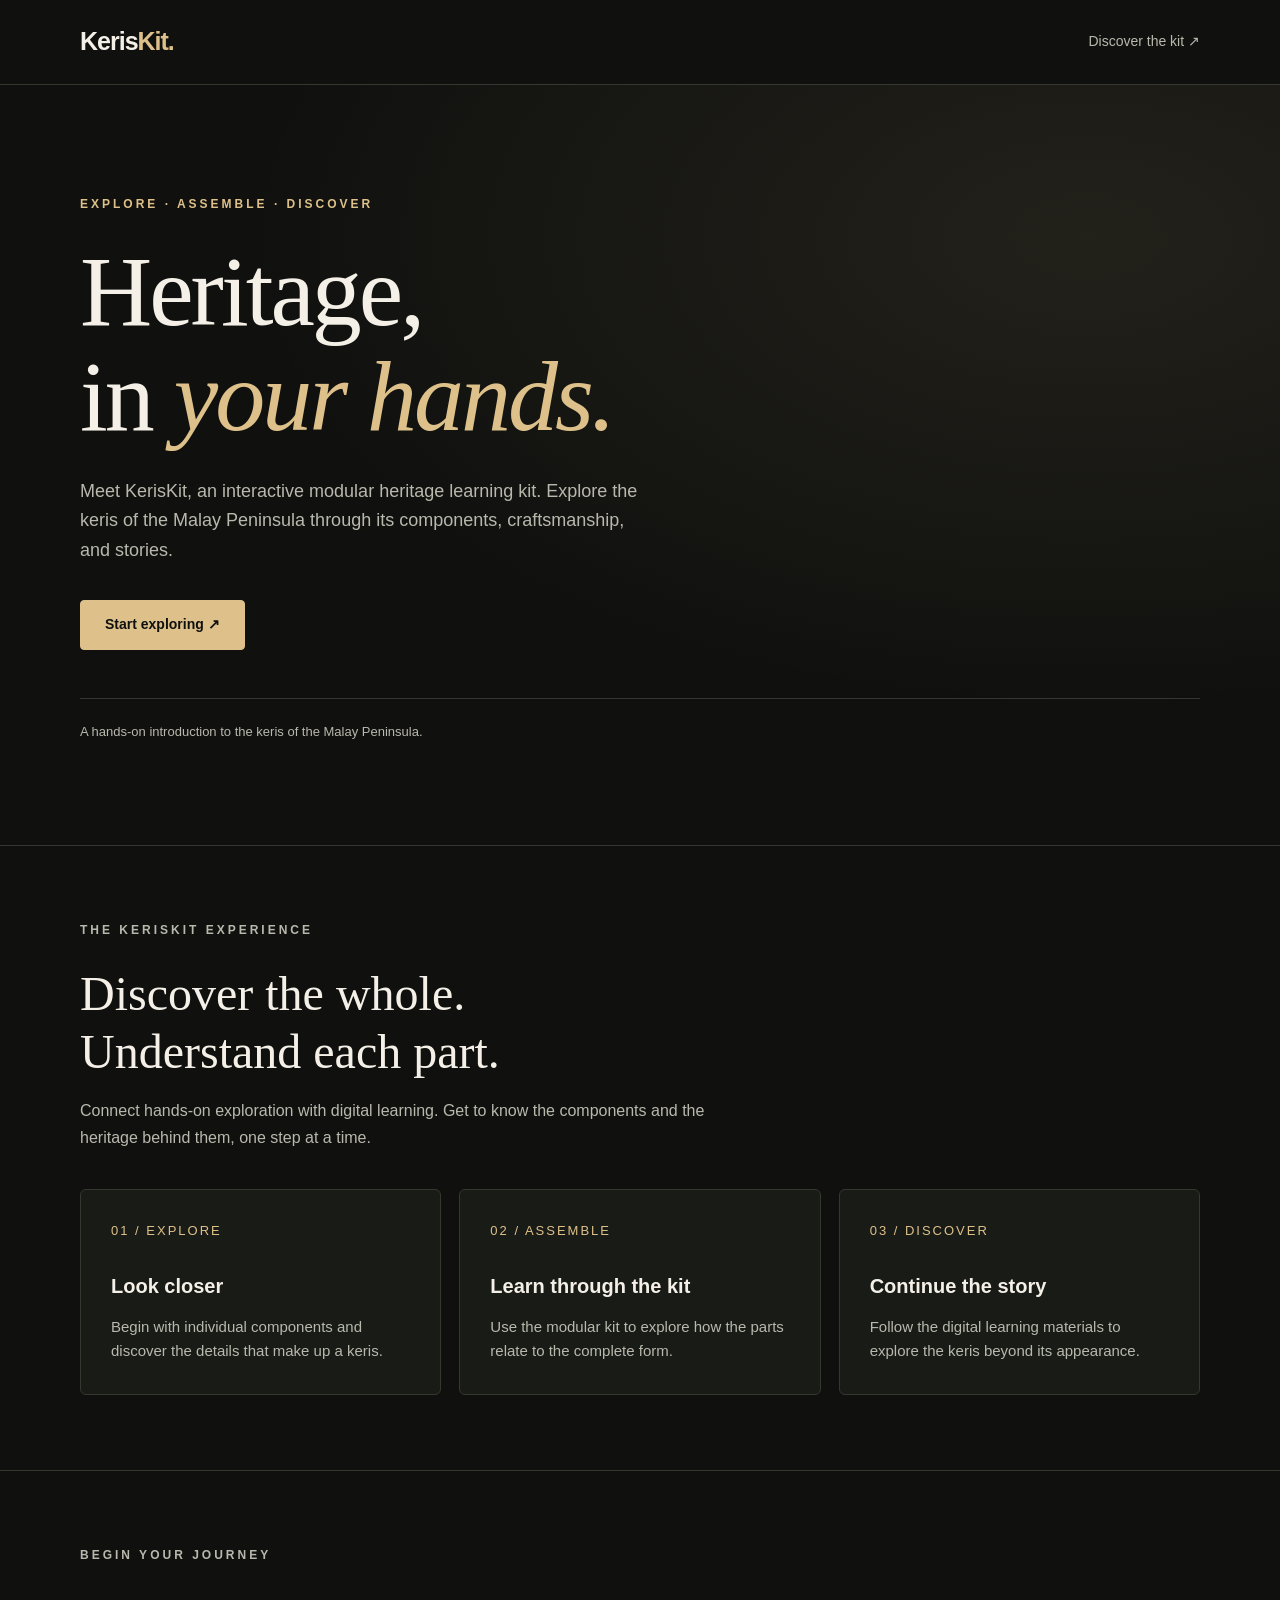
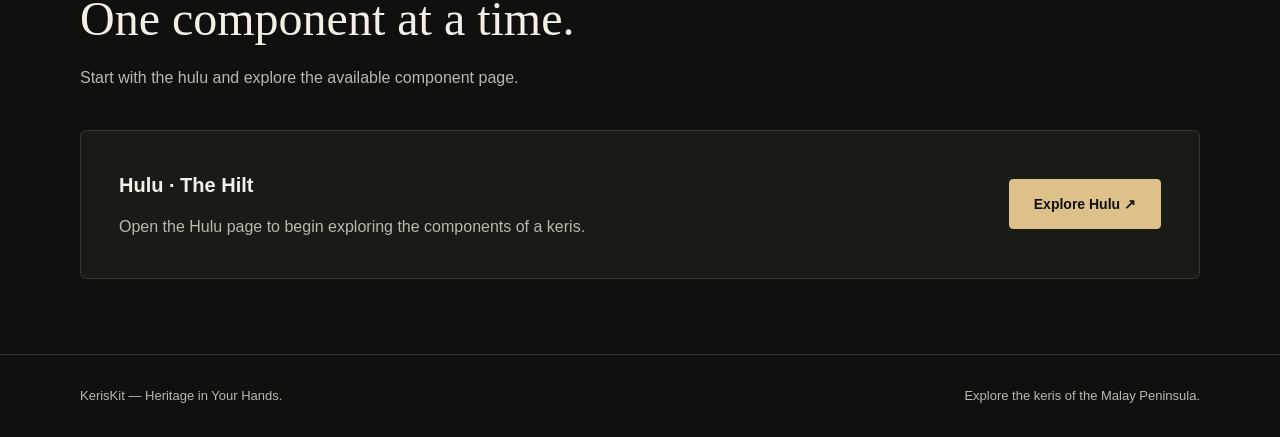
==== src/main/resources/templates/index.html @ 6bab28bc "Add KerisBot integration and landing page deployment setup" ====
<!DOCTYPE html>
<html lang="en">
<head>
    <meta charset="UTF-8">
    <meta name="viewport" content="width=device-width, initial-scale=1">
    <meta name="theme-color" content="#10110f">
    <meta name="description"
          content="Discover KerisKit, an interactive modular heritage learning kit exploring the keris of the Malay Peninsula.">
    <title>KerisKit | Heritage in Your Hands</title>

    <style>
        :root {
            color-scheme: dark;
            --background: #10110f;
            --surface: #191b17;
            --text: #f4f0e7;
            --muted: #b9b8ad;
            --gold: #dec18a;
            --border: #35382e;
        }

        * {
            box-sizing: border-box;
        }

        html {
            scroll-behavior: smooth;
        }

        body {
            margin: 0;
            background: var(--background);
            color: var(--text);
            font-family: Arial, Helvetica, sans-serif;
            line-height: 1.65;
        }

        a {
            color: inherit;
        }

        a:focus-visible {
            outline: 3px solid var(--gold);
            outline-offset: 6px;
        }

        .container {
            width: min(1120px, 90%);
            margin-inline: auto;
        }

        header {
            border-bottom: 1px solid var(--border);
        }

        nav {
            min-height: 84px;
            display: flex;
            align-items: center;
            justify-content: space-between;
            gap: 24px;
        }

        .brand {
            font-size: 25px;
            font-weight: 800;
            letter-spacing: -1px;
            text-decoration: none;
        }

        .brand span {
            color: var(--gold);
        }

        .nav-link {
            color: var(--muted);
            font-size: 14px;
            text-decoration: none;
        }

        .nav-link:hover {
            color: var(--gold);
        }

        .hero {
            padding: 110px 0 90px;
            background:
                    radial-gradient(
                            ellipse at 85% 20%,
                            rgba(222, 193, 138, 0.09),
                            transparent 55%
                    );
        }

        .eyebrow {
            margin: 0 0 24px;
            color: var(--gold);
            font-size: 12px;
            font-weight: 700;
            letter-spacing: 3px;
            text-transform: uppercase;
        }

        h1, h2, h3, p {
            margin-top: 0;
        }

        h1 {
            max-width: 850px;
            margin-bottom: 28px;
            font-family: Georgia, "Times New Roman", serif;
            font-size: clamp(52px, 8vw, 100px);
            font-weight: 400;
            letter-spacing: -3px;
            line-height: 1.05;
        }

        h1 em {
            color: var(--gold);
            font-weight: 400;
        }

        .intro {
            max-width: 570px;
            margin-bottom: 34px;
            color: var(--muted);
            font-size: 18px;
        }

        .button {
            display: inline-flex;
            min-height: 50px;
            align-items: center;
            justify-content: center;
            padding: 12px 24px;
            border: 1px solid var(--gold);
            border-radius: 4px;
            background: var(--gold);
            color: var(--background);
            font-size: 14px;
            font-weight: 700;
            text-decoration: none;
            transition: background 160ms ease;
        }

        .button:hover {
            background: #ecd5aa;
        }

        .hero-note {
            margin-top: 48px;
            padding-top: 22px;
            border-top: 1px solid var(--border);
            color: var(--muted);
            font-size: 13px;
        }

        .section {
            padding: 75px 0;
            border-top: 1px solid var(--border);
            scroll-margin-top: 24px;
        }

        .section-heading {
            max-width: 650px;
            margin-bottom: 38px;
        }

        h2 {
            margin-bottom: 18px;
            font-family: Georgia, "Times New Roman", serif;
            font-size: clamp(32px, 5vw, 48px);
            font-weight: 400;
            line-height: 1.2;
        }

        .section-heading p,
        .card p {
            color: var(--muted);
        }

        .grid {
            display: grid;
            grid-template-columns: repeat(3, 1fr);
            gap: 18px;
        }

        .card {
            padding: 30px;
            border: 1px solid var(--border);
            border-radius: 6px;
            background: var(--surface);
        }

        .number {
            display: block;
            margin-bottom: 28px;
            color: var(--gold);
            font-size: 13px;
            letter-spacing: 2px;
        }

        h3 {
            margin-bottom: 12px;
            font-size: 20px;
            font-weight: 600;
        }

        .card p {
            margin-bottom: 0;
            font-size: 15px;
        }

        .feature {
            display: flex;
            align-items: center;
            justify-content: space-between;
            gap: 35px;
            padding: 38px;
            border: 1px solid var(--border);
            border-radius: 6px;
            background: var(--surface);
        }

        .feature p {
            max-width: 580px;
            margin-bottom: 0;
            color: var(--muted);
        }

        .feature .button {
            flex-shrink: 0;
        }

        footer {
            padding: 30px 0;
            border-top: 1px solid var(--border);
            color: var(--muted);
            font-size: 13px;
        }

        .footer-content {
            display: flex;
            justify-content: space-between;
            gap: 16px;
        }

        .footer-content p {
            margin: 0;
        }

        @media (max-width: 700px) {
            nav {
                min-height: 72px;
            }

            .hero {
                padding: 75px 0 60px;
            }

            h1 {
                letter-spacing: -2px;
            }

            .intro {
                font-size: 16px;
            }

            .section {
                padding: 52px 0;
            }

            .grid {
                grid-template-columns: 1fr;
            }

            .feature {
                align-items: flex-start;
                flex-direction: column;
                padding: 28px;
            }

            .footer-content {
                flex-direction: column;
            }
        }

        @media (prefers-reduced-motion: reduce) {
            html {
                scroll-behavior: auto;
            }

            .button {
                transition: none;
            }
        }
    </style>
</head>

<body>
<header>
    <nav class="container" aria-label="Main navigation">
        <a class="brand" href="/" aria-label="KerisKit home">
            Keris<span>Kit.</span>
        </a>

        <a class="nav-link" href="#about">Discover the kit ↗</a>
    </nav>
</header>

<main>
    <section class="hero">
        <div class="container">
            <p class="eyebrow">Explore · Assemble · Discover</p>

            <h1>Heritage,<br>in <em>your hands.</em></h1>

            <p class="intro">
                Meet KerisKit, an interactive modular heritage learning kit.
                Explore the keris of the Malay Peninsula through its
                components, craftsmanship, and stories.
            </p>

            <a class="button" href="#explore">
                Start exploring ↗
            </a>

            <p class="hero-note">
                A hands-on introduction to the keris of the Malay Peninsula.
            </p>
        </div>
    </section>

    <section class="section" id="about">
        <div class="container">
            <div class="section-heading">
                <p class="eyebrow">The KerisKit experience</p>
                <h2>Discover the whole.<br>Understand each part.</h2>
                <p>
                    Connect hands-on exploration with digital learning.
                    Get to know the components and the heritage behind them,
                    one step at a time.
                </p>
            </div>

            <div class="grid">
                <article class="card">
                    <span class="number">01 / EXPLORE</span>
                    <h3>Look closer</h3>
                    <p>
                        Begin with individual components and discover
                        the details that make up a keris.
                    </p>
                </article>

                <article class="card">
                    <span class="number">02 / ASSEMBLE</span>
                    <h3>Learn through the kit</h3>
                    <p>
                        Use the modular kit to explore how the parts
                        relate to the complete form.
                    </p>
                </article>

                <article class="card">
                    <span class="number">03 / DISCOVER</span>
                    <h3>Continue the story</h3>
                    <p>
                        Follow the digital learning materials to explore
                        the keris beyond its appearance.
                    </p>
                </article>
            </div>
        </div>
    </section>

    <section class="section" id="explore">
        <div class="container">
            <div class="section-heading">
                <p class="eyebrow">Begin your journey</p>
                <h2>One component at a time.</h2>
                <p>
                    Start with the hulu and explore the available
                    component page.
                </p>
            </div>

            <article class="feature">
                <div>
                    <h3>Hulu · The Hilt</h3>
                    <p>
                        Open the Hulu page to begin exploring
                        the components of a keris.
                    </p>
                </div>

                <a class="button" href="/components/hulu">
                    Explore Hulu ↗
                </a>
            </article>
        </div>
    </section>
</main>

<footer>
    <div class="container footer-content">
        <p>KerisKit — Heritage in Your Hands.</p>
        <p>Explore the keris of the Malay Peninsula.</p>
    </div>
</footer>
</body>
</html>
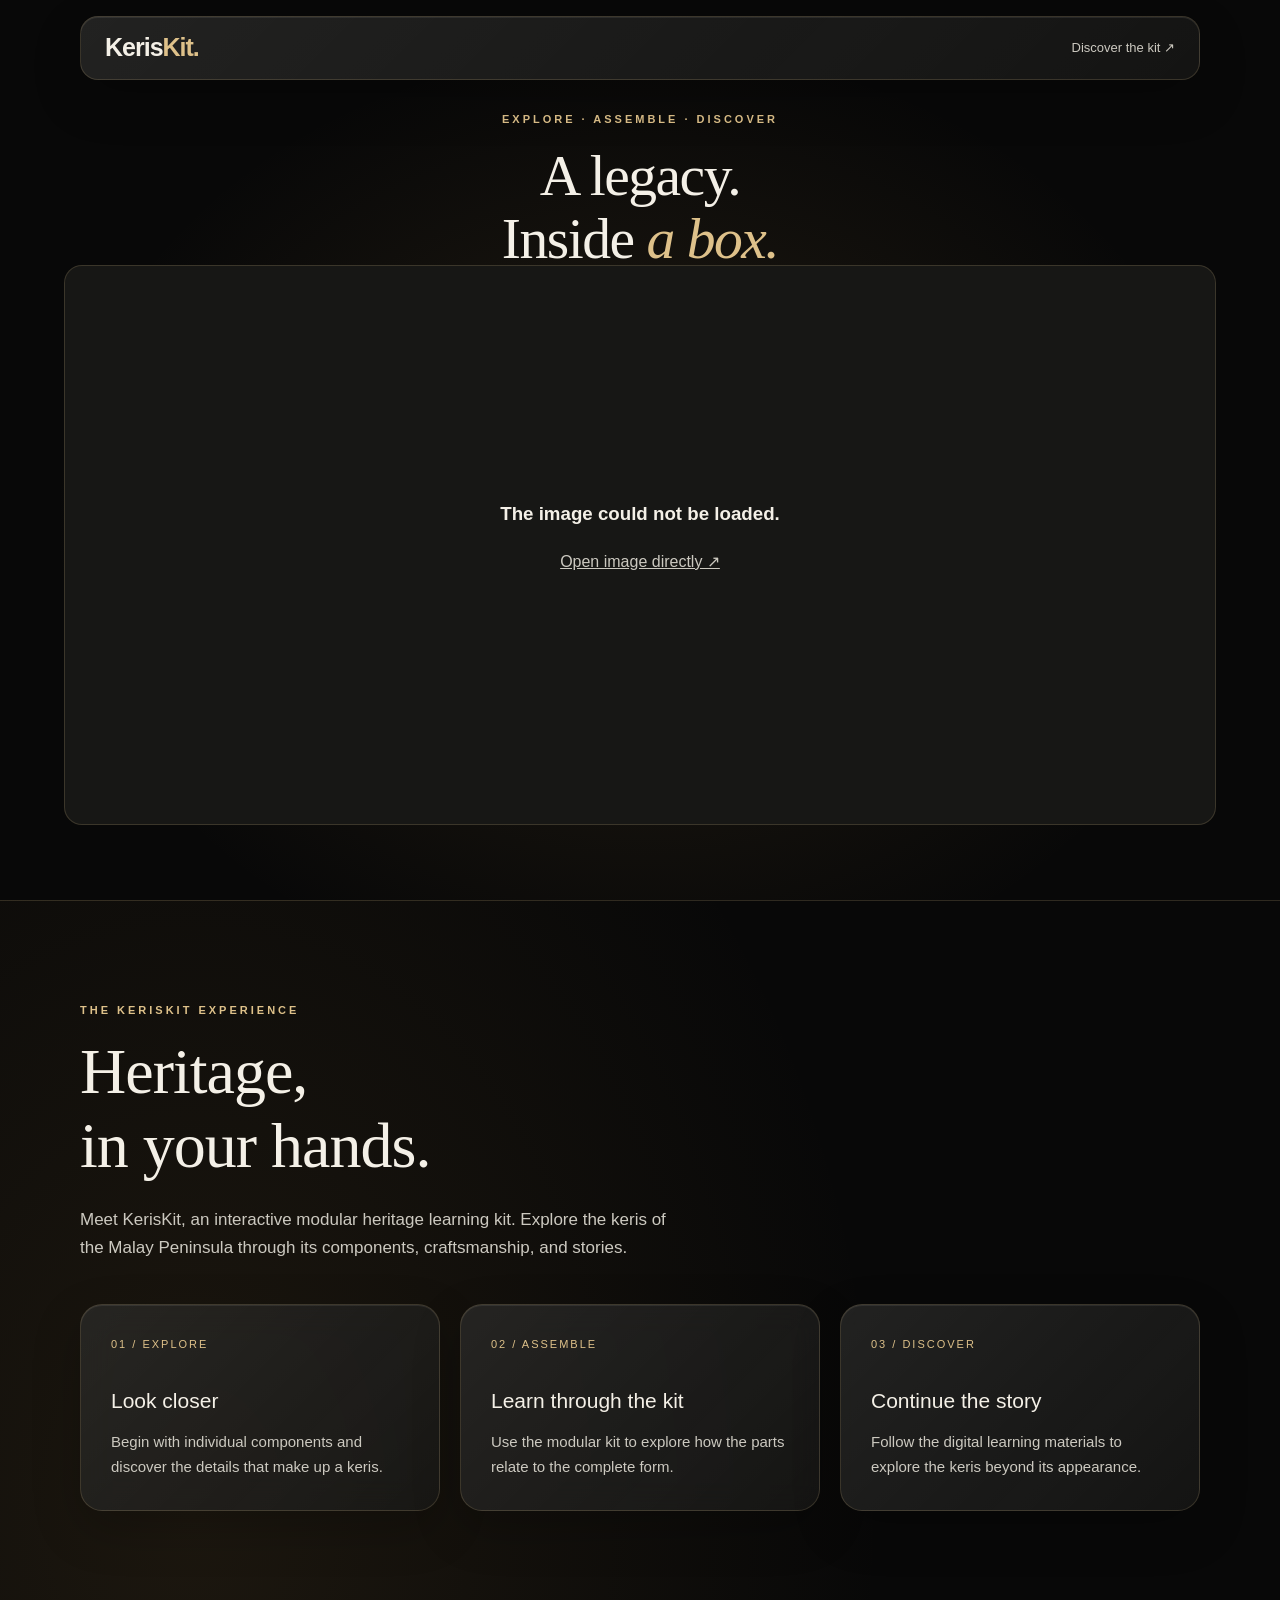
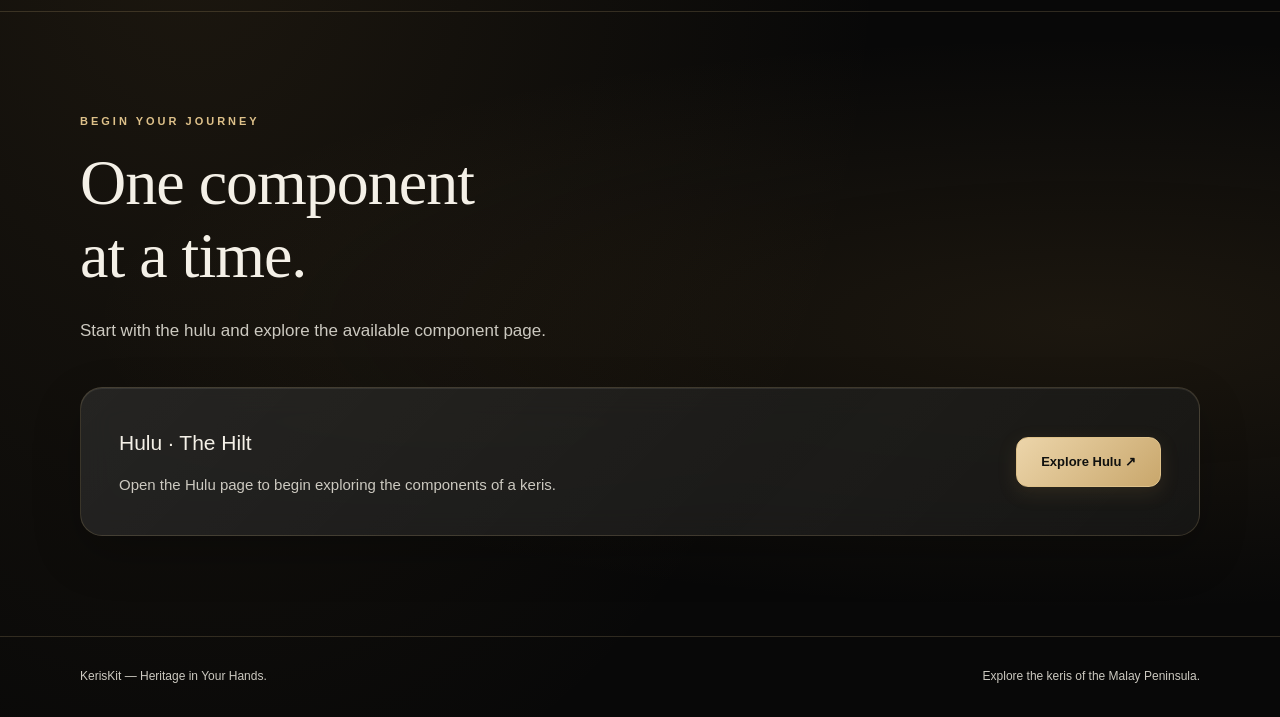
==== commit b7399828: "Add immersive box scroll scene and glass styling" ====
--- a/src/main/resources/templates/index.html
+++ b/src/main/resources/templates/index.html
@@ -1,22 +1,22 @@
 <!DOCTYPE html>
-<html lang="en">
+<html lang="en" xmlns:th="http://www.thymeleaf.org">
 <head>
     <meta charset="UTF-8">
     <meta name="viewport" content="width=device-width, initial-scale=1">
-    <meta name="theme-color" content="#10110f">
+    <meta name="theme-color" content="#080808">
     <meta name="description"
-          content="Discover KerisKit, an interactive modular heritage learning kit exploring the keris of the Malay Peninsula.">
+          content="Explore KerisKit, an interactive modular heritage learning kit exploring the keris of the Malay Peninsula.">
+
     <title>KerisKit | Heritage in Your Hands</title>
 
     <style>
         :root {
             color-scheme: dark;
-            --background: #10110f;
-            --surface: #191b17;
+            --background: #080808;
             --text: #f4f0e7;
-            --muted: #b9b8ad;
+            --muted: #ccc9c0;
             --gold: #dec18a;
-            --border: #35382e;
+            --border: rgba(222, 193, 138, 0.18);
         }
 
         * {
@@ -29,19 +29,33 @@
 
         body {
             margin: 0;
-            background: var(--background);
+            background:
+                    radial-gradient(
+                            ellipse at 15% 65%,
+                            rgba(174, 132, 65, 0.12),
+                            transparent 45%
+                    ),
+                    var(--background);
             color: var(--text);
             font-family: Arial, Helvetica, sans-serif;
             line-height: 1.65;
         }
 
+        [hidden] {
+            display: none !important;
+        }
+
         a {
             color: inherit;
         }
 
         a:focus-visible {
-            outline: 3px solid var(--gold);
+            outline: 2px solid var(--gold);
             outline-offset: 6px;
+        }
+
+        h1, h2, h3, p {
+            margin-top: 0;
         }
 
         .container {
@@ -49,16 +63,62 @@
             margin-inline: auto;
         }
 
-        header {
-            border-bottom: 1px solid var(--border);
-        }
-
-        nav {
-            min-height: 84px;
+        .eyebrow {
+            margin-bottom: 16px;
+            color: var(--gold);
+            font-size: 11px;
+            font-weight: 600;
+            letter-spacing: 3px;
+            text-transform: uppercase;
+        }
+
+        /* Glass surfaces: opaque fallback */
+        .glass {
+            border: 1px solid var(--border);
+            background:
+                    linear-gradient(
+                            135deg,
+                            rgba(255, 255, 255, 0.07),
+                            transparent 65%
+                    ),
+                    rgba(22, 22, 20, 0.94);
+            box-shadow:
+                    0 18px 48px rgba(0, 0, 0, 0.22),
+                    inset 0 1px 0 rgba(255, 255, 255, 0.08);
+        }
+
+        @supports ((backdrop-filter: blur(16px)) or
+                   (-webkit-backdrop-filter: blur(16px))) {
+            .glass {
+                background:
+                        linear-gradient(
+                                135deg,
+                                rgba(255, 255, 255, 0.075),
+                                rgba(255, 255, 255, 0.015)
+                        ),
+                        rgba(22, 22, 20, 0.68);
+                -webkit-backdrop-filter: blur(16px);
+                backdrop-filter: blur(16px);
+            }
+        }
+
+        /* Navigation */
+        .site-header {
+            position: absolute;
+            top: 16px;
+            left: 0;
+            width: 100%;
+            z-index: 10;
+        }
+
+        .navigation {
             display: flex;
             align-items: center;
             justify-content: space-between;
-            gap: 24px;
+            gap: 20px;
+            min-height: 64px;
+            padding: 0 24px;
+            border-radius: 18px;
         }
 
         .brand {
@@ -73,8 +133,11 @@
         }
 
         .nav-link {
+            display: inline-flex;
+            align-items: center;
+            min-height: 44px;
             color: var(--muted);
-            font-size: 14px;
+            font-size: 13px;
             text-decoration: none;
         }
 
@@ -82,132 +145,214 @@
             color: var(--gold);
         }
 
-        .hero {
-            padding: 110px 0 90px;
+        /* Opening scene */
+        .box-story {
+            position: relative;
+        }
+
+        .box-story.is-animated {
+            height: 320vh;
+            height: 320svh;
+        }
+
+        .box-stage {
+            position: relative;
+            height: 100vh;
+            height: 100svh;
+            min-height: 540px;
+            overflow: hidden;
+            isolation: isolate;
             background:
                     radial-gradient(
-                            ellipse at 85% 20%,
-                            rgba(222, 193, 138, 0.09),
-                            transparent 55%
-                    );
-        }
-
-        .eyebrow {
-            margin: 0 0 24px;
-            color: var(--gold);
-            font-size: 12px;
-            font-weight: 700;
-            letter-spacing: 3px;
-            text-transform: uppercase;
-        }
-
-        h1, h2, h3, p {
-            margin-top: 0;
-        }
-
-        h1 {
-            max-width: 850px;
-            margin-bottom: 28px;
+                            ellipse at 50% 58%,
+                            rgba(184, 143, 77, 0.15),
+                            transparent 65%
+                    ),
+                    var(--background);
+        }
+
+        .is-animated .box-stage {
+            position: sticky;
+            top: 0;
+        }
+
+        .box-caption {
+            position: absolute;
+            top: 110px;
+            left: 5%;
+            right: 5%;
+            z-index: 2;
+            text-align: center;
+            pointer-events: none;
+        }
+
+        .box-caption h1 {
+            margin-bottom: 0;
             font-family: Georgia, "Times New Roman", serif;
-            font-size: clamp(52px, 8vw, 100px);
+            font-size: clamp(34px, 4.5vw, 66px);
             font-weight: 400;
-            letter-spacing: -3px;
-            line-height: 1.05;
-        }
-
-        h1 em {
+            line-height: 1.1;
+            letter-spacing: -1.5px;
+        }
+
+        .box-caption em,
+        .box-reveal em {
             color: var(--gold);
             font-weight: 400;
         }
 
-        .intro {
-            max-width: 570px;
-            margin-bottom: 34px;
-            color: var(--muted);
-            font-size: 18px;
-        }
-
-        .button {
-            display: inline-flex;
-            min-height: 50px;
+        .box-visual {
+            position: absolute;
+            inset: 265px 0 75px;
+            display: flex;
             align-items: center;
             justify-content: center;
-            padding: 12px 24px;
-            border: 1px solid var(--gold);
-            border-radius: 4px;
-            background: var(--gold);
-            color: var(--background);
-            font-size: 14px;
-            font-weight: 700;
-            text-decoration: none;
-            transition: background 160ms ease;
-        }
-
-        .button:hover {
-            background: #ecd5aa;
-        }
-
-        .hero-note {
-            margin-top: 48px;
-            padding-top: 22px;
+        }
+
+        .box-image {
+            display: block;
+            width: min(92vw, 1200px);
+            height: 100%;
+            min-height: 0;
+            object-fit: contain;
+            transform-origin: center;
+        }
+
+        .is-animated .box-image {
+            will-change: transform, opacity;
+        }
+
+        .box-scroll-hint {
+            position: absolute;
+            bottom: 24px;
+            left: 20px;
+            right: 20px;
+            z-index: 2;
+            margin: 0;
+            color: var(--muted);
+            font-size: 10px;
+            letter-spacing: 3px;
+            text-align: center;
+            text-transform: uppercase;
+            pointer-events: none;
+        }
+
+        .box-scroll-hint span {
+            display: block;
+            margin-top: 4px;
+            color: var(--gold);
+            font-size: 22px;
+        }
+
+        .box-reveal {
+            position: absolute;
+            inset: 0;
+            z-index: 3;
+            display: grid;
+            align-content: center;
+            justify-items: center;
+            padding: 24px;
+            text-align: center;
+            visibility: hidden;
+            opacity: 0;
+            pointer-events: none;
+        }
+
+        .box-reveal h2 {
+            max-width: 850px;
+            margin-bottom: 0;
+            font-family: Georgia, "Times New Roman", serif;
+            font-size: clamp(40px, 7vw, 96px);
+            font-weight: 400;
+            line-height: 1.1;
+            letter-spacing: -2px;
+        }
+
+        .image-error {
+            position: absolute;
+            inset: 265px 5% 75px;
+            display: grid;
+            align-content: center;
+            justify-items: center;
+            padding: 24px;
+            border: 1px solid var(--border);
+            border-radius: 18px;
+            background: #171715;
+            text-align: center;
+            overflow: auto;
+        }
+
+        .image-error p {
+            color: var(--muted);
+        }
+
+        /* Content */
+        .section {
+            position: relative;
+            padding: 100px 0;
             border-top: 1px solid var(--border);
+            scroll-margin-top: 30px;
+        }
+
+        #explore {
+            background:
+                    radial-gradient(
+                            ellipse at 85% 50%,
+                            rgba(174, 132, 65, 0.12),
+                            transparent 65%
+                    );
+        }
+
+        .section-heading {
+            max-width: 720px;
+            margin-bottom: 42px;
+        }
+
+        .section h2 {
+            margin-bottom: 24px;
+            font-family: Georgia, "Times New Roman", serif;
+            font-size: clamp(36px, 5vw, 64px);
+            font-weight: 400;
+            line-height: 1.15;
+            letter-spacing: -1px;
+        }
+
+        .section-heading > p:not(.eyebrow) {
+            max-width: 600px;
             color: var(--muted);
-            font-size: 13px;
-        }
-
-        .section {
-            padding: 75px 0;
-            border-top: 1px solid var(--border);
-            scroll-margin-top: 24px;
-        }
-
-        .section-heading {
-            max-width: 650px;
-            margin-bottom: 38px;
-        }
-
-        h2 {
-            margin-bottom: 18px;
-            font-family: Georgia, "Times New Roman", serif;
-            font-size: clamp(32px, 5vw, 48px);
-            font-weight: 400;
-            line-height: 1.2;
-        }
-
-        .section-heading p,
-        .card p {
-            color: var(--muted);
+            font-size: 17px;
         }
 
         .grid {
             display: grid;
-            grid-template-columns: repeat(3, 1fr);
-            gap: 18px;
+            grid-template-columns: repeat(3, minmax(0, 1fr));
+            gap: 20px;
         }
 
         .card {
             padding: 30px;
-            border: 1px solid var(--border);
-            border-radius: 6px;
-            background: var(--surface);
+            border-radius: 22px;
         }
 
         .number {
             display: block;
-            margin-bottom: 28px;
+            margin-bottom: 30px;
             color: var(--gold);
-            font-size: 13px;
+            font-size: 11px;
             letter-spacing: 2px;
         }
 
-        h3 {
+        .card h3,
+        .feature h3 {
             margin-bottom: 12px;
-            font-size: 20px;
-            font-weight: 600;
-        }
-
-        .card p {
+            font-size: 21px;
+            font-weight: 500;
+        }
+
+        .card p,
+        .feature p {
             margin-bottom: 0;
+            color: var(--muted);
             font-size: 15px;
         }
 
@@ -215,28 +360,41 @@
             display: flex;
             align-items: center;
             justify-content: space-between;
-            gap: 35px;
+            gap: 30px;
             padding: 38px;
-            border: 1px solid var(--border);
-            border-radius: 6px;
-            background: var(--surface);
+            border-radius: 22px;
         }
 
         .feature p {
             max-width: 580px;
-            margin-bottom: 0;
-            color: var(--muted);
-        }
-
-        .feature .button {
+        }
+
+        .button {
+            display: inline-flex;
+            align-items: center;
+            justify-content: center;
+            min-height: 50px;
+            padding: 12px 24px;
+            border: 1px solid var(--gold);
+            border-radius: 12px;
+            background: linear-gradient(135deg, #ecd5aa, #c9a76c);
+            color: #10110f;
+            font-size: 13px;
+            font-weight: 700;
+            text-decoration: none;
             flex-shrink: 0;
+            box-shadow: 0 6px 20px rgba(185, 143, 76, 0.14);
+        }
+
+        .button:hover {
+            background: #ecd5aa;
         }
 
         footer {
             padding: 30px 0;
             border-top: 1px solid var(--border);
             color: var(--muted);
-            font-size: 13px;
+            font-size: 12px;
         }
 
         .footer-content {
@@ -246,42 +404,90 @@
         }
 
         .footer-content p {
-            margin: 0;
+            margin-bottom: 0;
         }
 
         @media (max-width: 700px) {
-            nav {
-                min-height: 72px;
-            }
-
-            .hero {
-                padding: 75px 0 60px;
-            }
-
-            h1 {
-                letter-spacing: -2px;
-            }
-
-            .intro {
-                font-size: 16px;
+            .site-header {
+                top: 12px;
+            }
+
+            .navigation {
+                min-height: 60px;
+                padding-inline: 18px;
+                border-radius: 16px;
+            }
+
+            .brand {
+                font-size: 23px;
+            }
+
+            .nav-link {
+                font-size: 11px;
+            }
+
+            .box-caption {
+                top: 115px;
+            }
+
+            .box-caption h1 {
+                font-size: clamp(34px, 8vw, 52px);
+                letter-spacing: -1px;
+            }
+
+            .box-visual {
+                inset: 250px 0 90px;
+            }
+
+            .box-image {
+                width: 96vw;
+            }
+
+            .eyebrow {
+                font-size: 9px;
+                letter-spacing: 2px;
+            }
+
+            .box-reveal h2 {
+                letter-spacing: -1px;
             }
 
             .section {
-                padding: 52px 0;
+                padding: 65px 0;
             }
 
             .grid {
                 grid-template-columns: 1fr;
             }
 
+            .card,
             .feature {
+                border-radius: 18px;
+            }
+
+            .feature {
+                flex-direction: column;
                 align-items: flex-start;
-                flex-direction: column;
                 padding: 28px;
             }
 
             .footer-content {
                 flex-direction: column;
+            }
+        }
+
+        @media (max-height: 600px) and (min-width: 701px) {
+            .box-caption {
+                top: 95px;
+            }
+
+            .box-caption h1 {
+                font-size: 36px;
+            }
+
+            .box-visual,
+            .image-error {
+                top: 205px;
             }
         }
 
@@ -289,45 +495,63 @@
             html {
                 scroll-behavior: auto;
             }
-
-            .button {
-                transition: none;
-            }
         }
     </style>
 </head>
 
 <body>
-<header>
-    <nav class="container" aria-label="Main navigation">
-        <a class="brand" href="/" aria-label="KerisKit home">
+<header class="site-header">
+    <nav class="container navigation glass" aria-label="Main navigation">
+        <a class="brand" href="/" th:href="@{/}"
+           aria-label="KerisKit home">
             Keris<span>Kit.</span>
         </a>
-
         <a class="nav-link" href="#about">Discover the kit ↗</a>
     </nav>
 </header>
 
 <main>
-    <section class="hero">
-        <div class="container">
-            <p class="eyebrow">Explore · Assemble · Discover</p>
-
-            <h1>Heritage,<br>in <em>your hands.</em></h1>
-
-            <p class="intro">
-                Meet KerisKit, an interactive modular heritage learning kit.
-                Explore the keris of the Malay Peninsula through its
-                components, craftsmanship, and stories.
+    <section class="box-story" id="box-story"
+             aria-label="Discover the KerisKit learning kit">
+        <div class="box-stage" id="box-stage">
+
+            <div class="box-caption" id="box-caption">
+                <p class="eyebrow">Explore · Assemble · Discover</p>
+                <h1>A legacy.<br>Inside <em>a box.</em></h1>
+            </div>
+
+            <div class="box-visual">
+                <img
+                        class="box-image"
+                        id="box-image"
+                        src="/images/keriskit-box.png?v=2"
+                        th:src="@{/images/keriskit-box.png(v=2)}"
+                        alt="An open KerisKit presentation box displaying individual keris components"
+                        fetchpriority="high"
+                        decoding="async"
+                >
+            </div>
+
+            <div class="image-error" id="image-error"
+                 role="status" hidden>
+                <h3>The image could not be loaded.</h3>
+                <p>
+                    <a href="/images/keriskit-box.png"
+                       th:href="@{/images/keriskit-box.png}">
+                        Open image directly ↗
+                    </a>
+                </p>
+            </div>
+
+            <p class="box-scroll-hint" id="box-scroll-hint" hidden>
+                Scroll to discover
+                <span aria-hidden="true">↓</span>
             </p>
 
-            <a class="button" href="#explore">
-                Start exploring ↗
-            </a>
-
-            <p class="hero-note">
-                A hands-on introduction to the keris of the Malay Peninsula.
-            </p>
+            <div class="box-reveal" id="box-reveal">
+                <p class="eyebrow">The story begins within</p>
+                <h2>Every component<br>holds <em>a story.</em></h2>
+            </div>
         </div>
     </section>
 
@@ -335,16 +559,17 @@
         <div class="container">
             <div class="section-heading">
                 <p class="eyebrow">The KerisKit experience</p>
-                <h2>Discover the whole.<br>Understand each part.</h2>
+                <h2>Heritage,<br>in your hands.</h2>
                 <p>
-                    Connect hands-on exploration with digital learning.
-                    Get to know the components and the heritage behind them,
-                    one step at a time.
+                    Meet KerisKit, an interactive modular heritage
+                    learning kit. Explore the keris of the Malay
+                    Peninsula through its components, craftsmanship,
+                    and stories.
                 </p>
             </div>
 
             <div class="grid">
-                <article class="card">
+                <article class="card glass">
                     <span class="number">01 / EXPLORE</span>
                     <h3>Look closer</h3>
                     <p>
@@ -353,7 +578,7 @@
                     </p>
                 </article>
 
-                <article class="card">
+                <article class="card glass">
                     <span class="number">02 / ASSEMBLE</span>
                     <h3>Learn through the kit</h3>
                     <p>
@@ -362,12 +587,12 @@
                     </p>
                 </article>
 
-                <article class="card">
+                <article class="card glass">
                     <span class="number">03 / DISCOVER</span>
                     <h3>Continue the story</h3>
                     <p>
-                        Follow the digital learning materials to explore
-                        the keris beyond its appearance.
+                        Follow the digital learning materials to
+                        explore the keris beyond its appearance.
                     </p>
                 </article>
             </div>
@@ -378,14 +603,14 @@
         <div class="container">
             <div class="section-heading">
                 <p class="eyebrow">Begin your journey</p>
-                <h2>One component at a time.</h2>
+                <h2>One component<br>at a time.</h2>
                 <p>
                     Start with the hulu and explore the available
                     component page.
                 </p>
             </div>
 
-            <article class="feature">
+            <article class="feature glass">
                 <div>
                     <h3>Hulu · The Hilt</h3>
                     <p>
@@ -394,7 +619,9 @@
                     </p>
                 </div>
 
-                <a class="button" href="/components/hulu">
+                <a class="button"
+                   href="/components/hulu"
+                   th:href="@{/components/hulu}">
                     Explore Hulu ↗
                 </a>
             </article>
@@ -408,5 +635,134 @@
         <p>Explore the keris of the Malay Peninsula.</p>
     </div>
 </footer>
+
+<script>
+    (() => {
+        "use strict";
+
+        const section = document.getElementById("box-story");
+        const stage = document.getElementById("box-stage");
+        const image = document.getElementById("box-image");
+        const caption = document.getElementById("box-caption");
+        const hint = document.getElementById("box-scroll-hint");
+        const reveal = document.getElementById("box-reveal");
+        const error = document.getElementById("image-error");
+
+        if (!section || !stage || !image || !caption ||
+            !hint || !reveal || !error) {
+            return;
+        }
+
+        const reducedMotion = window.matchMedia(
+            "(prefers-reduced-motion: reduce)"
+        );
+
+        let imageReady = false;
+        let scheduled = false;
+
+        const clamp = value => Math.max(0, Math.min(1, value));
+
+        function smoothstep(value) {
+            const t = clamp(value);
+            return t * t * (3 - 2 * t);
+        }
+
+        function resetScene() {
+            image.style.transform = "none";
+            image.style.opacity = "1";
+            caption.style.opacity = "1";
+            hint.style.opacity = "1";
+            reveal.style.opacity = "0";
+            reveal.style.visibility = "hidden";
+            reveal.style.transform = "none";
+        }
+
+        function updateMode() {
+            const animated = imageReady && !reducedMotion.matches;
+
+            section.classList.toggle("is-animated", animated);
+            hint.hidden = !animated;
+
+            if (!animated) {
+                resetScene();
+            }
+
+            scheduleRender();
+        }
+
+        function render() {
+            scheduled = false;
+
+            if (!section.classList.contains("is-animated")) {
+                return;
+            }
+
+            const bounds = section.getBoundingClientRect();
+            const distance = section.offsetHeight - stage.offsetHeight;
+            const progress = clamp(
+                -bounds.top / Math.max(1, distance)
+            );
+
+            const zoom = smoothstep((progress - 0.06) / 0.72);
+            const scale = 1 + zoom * 1.4;
+            const titleFade = smoothstep(progress / 0.22);
+            const imageFade = smoothstep((progress - 0.58) / 0.26);
+            const textReveal = smoothstep((progress - 0.76) / 0.20);
+
+            image.style.transform = `scale(${scale})`;
+            image.style.opacity = String(1 - imageFade);
+            caption.style.opacity = String(1 - titleFade);
+            hint.style.opacity = String(1 - titleFade);
+
+            reveal.style.opacity = String(textReveal);
+            reveal.style.visibility =
+                textReveal > 0 ? "visible" : "hidden";
+            reveal.style.transform =
+                `translateY(${24 * (1 - textReveal)}px)`;
+        }
+
+        function scheduleRender() {
+            if (scheduled) return;
+
+            scheduled = true;
+            window.requestAnimationFrame(render);
+        }
+
+        function handleImageLoad() {
+            imageReady = true;
+            image.hidden = false;
+            error.hidden = true;
+            updateMode();
+        }
+
+        function handleImageError() {
+            imageReady = false;
+            image.hidden = true;
+            error.hidden = false;
+            updateMode();
+        }
+
+        image.addEventListener("load", handleImageLoad);
+        image.addEventListener("error", handleImageError);
+
+        window.addEventListener("scroll", scheduleRender, {
+            passive: true
+        });
+
+        window.addEventListener("resize", scheduleRender);
+        window.addEventListener("pageshow", scheduleRender);
+        reducedMotion.addEventListener("change", updateMode);
+
+        if (image.complete) {
+            if (image.naturalWidth > 0) {
+                handleImageLoad();
+            } else {
+                handleImageError();
+            }
+        } else {
+            updateMode();
+        }
+    })();
+</script>
 </body>
 </html>
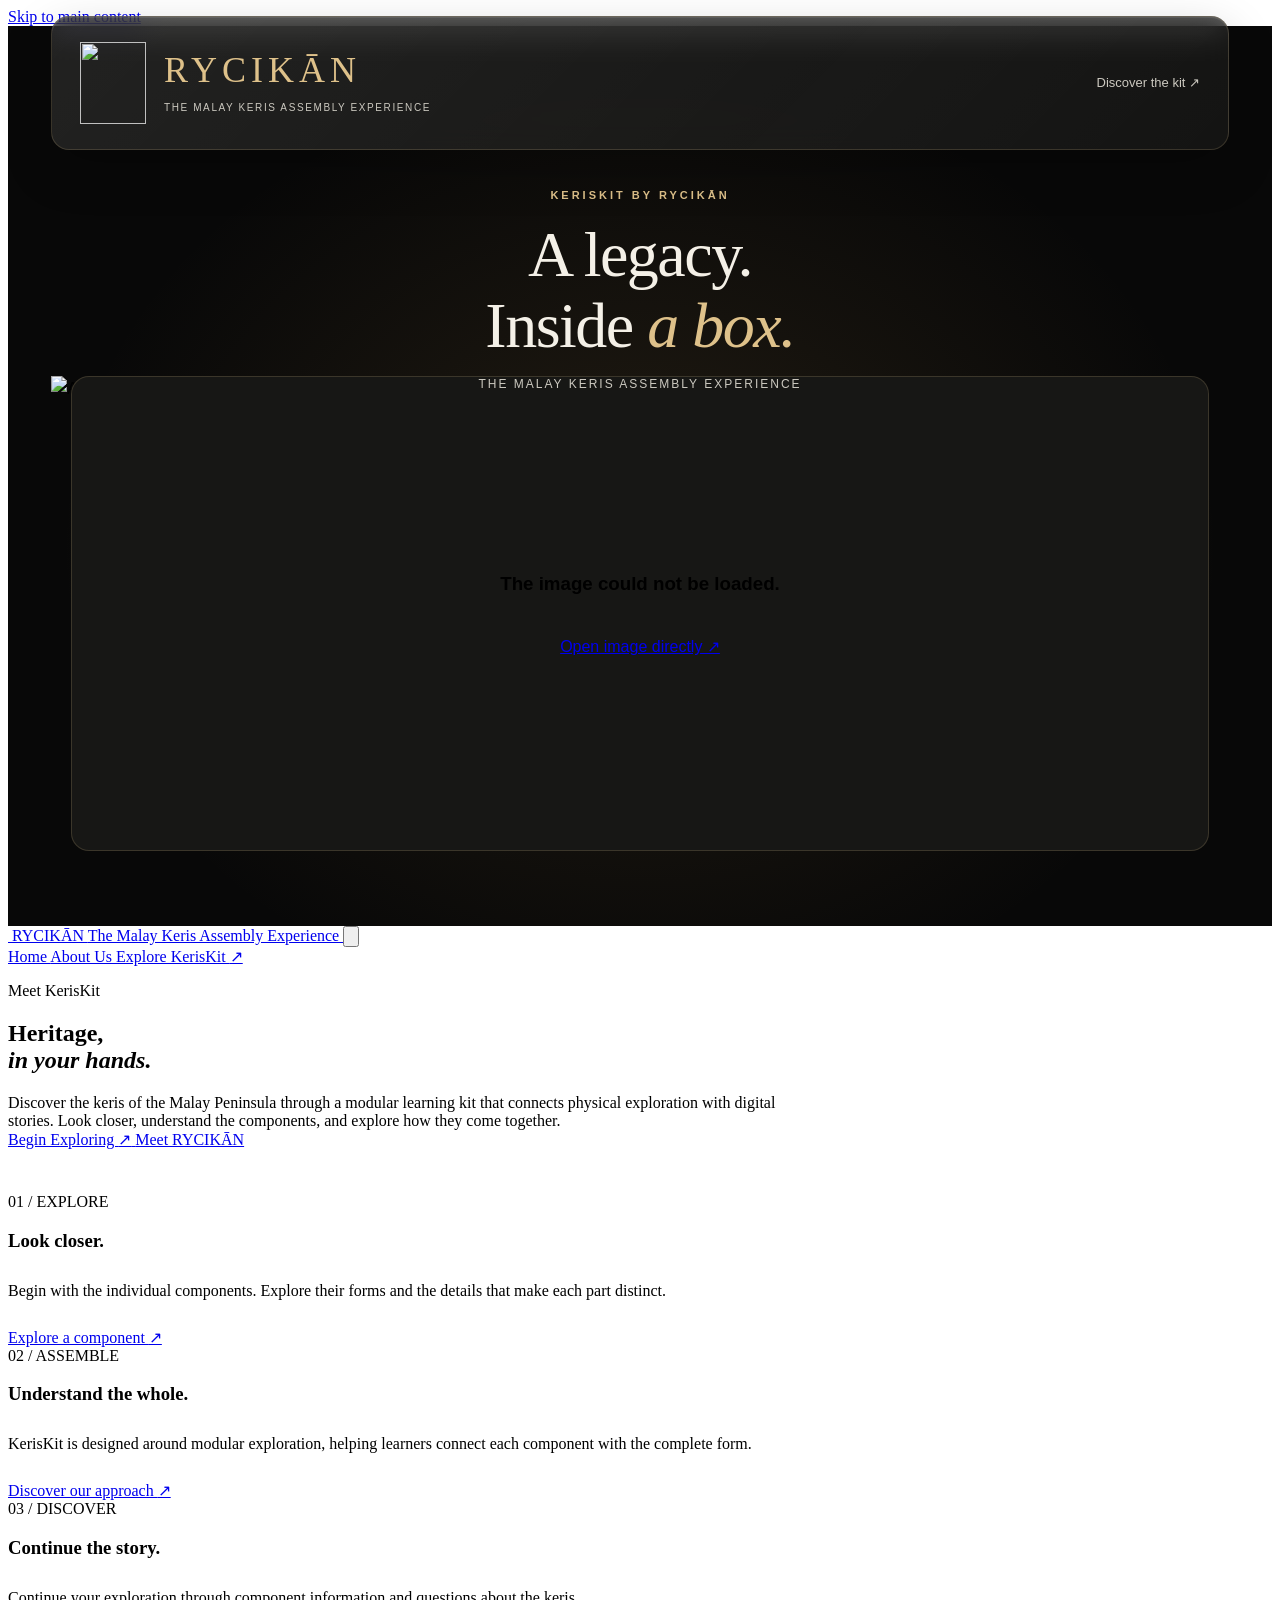
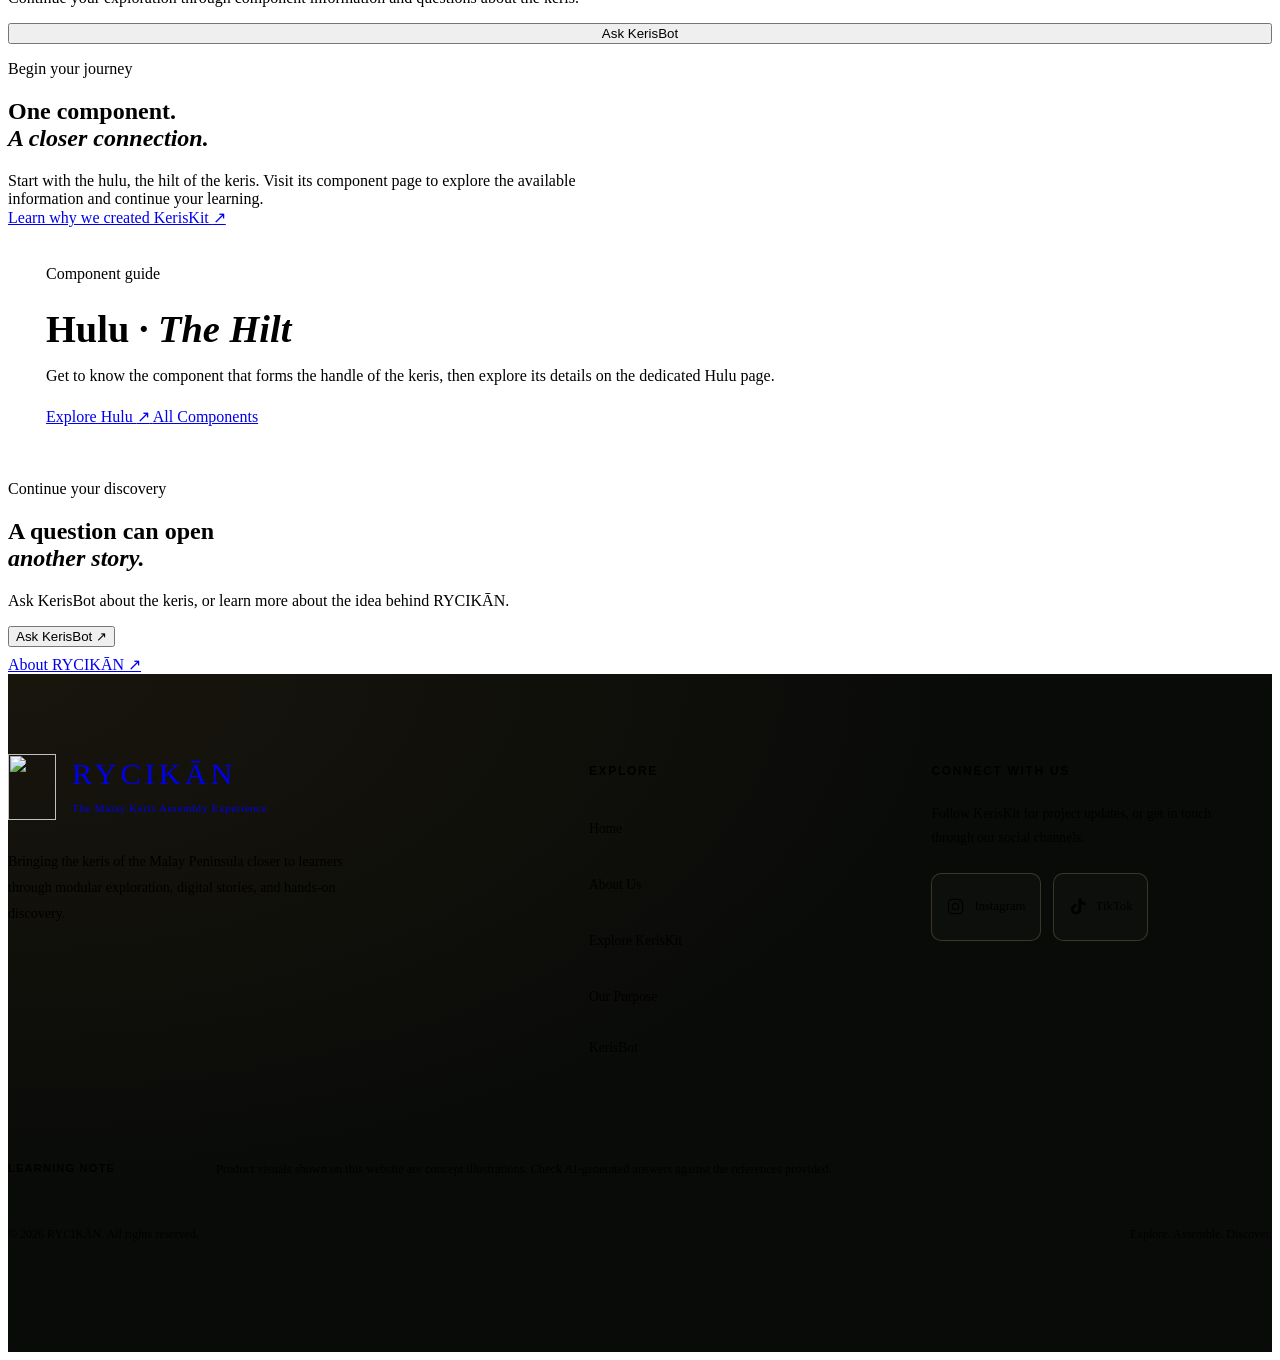
==== commit cfe9cfa4: "Update KerisBot retrieval, component pages and portfolio documentation" ====
--- a/src/main/resources/templates/index.html
+++ b/src/main/resources/templates/index.html
@@ -2,69 +2,44 @@
 <html lang="en" xmlns:th="http://www.thymeleaf.org">
 <head>
     <meta charset="UTF-8">
-    <meta name="viewport" content="width=device-width, initial-scale=1">
+    <meta name="viewport"
+          content="width=device-width, initial-scale=1">
+
     <meta name="theme-color" content="#080808">
+
     <meta name="description"
-          content="Explore KerisKit, an interactive modular heritage learning kit exploring the keris of the Malay Peninsula.">
-
-    <title>KerisKit | Heritage in Your Hands</title>
+          content="Discover KerisKit by RYCIKĀN. Explore the keris of the Malay Peninsula through its components, craftsmanship, and stories.">
+
+    <title>RYCIKĀN | The Malay Keris Assembly Experience</title>
+
+    <link rel="stylesheet"
+          href="/rycikan/site.css?v=1"
+          th:href="@{/rycikan/site.css(v=1)}">
+
+    <script src="/rycikan/site.js?v=1"
+            th:src="@{/rycikan/site.js(v=1)}"
+            defer></script>
 
     <style>
-        :root {
-            color-scheme: dark;
+        /* OPENING SCENE */
+        .opening-header,
+        .box-story {
             --background: #080808;
             --text: #f4f0e7;
             --muted: #ccc9c0;
             --gold: #dec18a;
             --border: rgba(222, 193, 138, 0.18);
-        }
-
-        * {
-            box-sizing: border-box;
-        }
-
-        html {
-            scroll-behavior: smooth;
-        }
-
-        body {
-            margin: 0;
-            background:
-                    radial-gradient(
-                            ellipse at 15% 65%,
-                            rgba(174, 132, 65, 0.12),
-                            transparent 45%
-                    ),
-                    var(--background);
-            color: var(--text);
             font-family: Arial, Helvetica, sans-serif;
             line-height: 1.65;
         }
 
-        [hidden] {
-            display: none !important;
-        }
-
-        a {
-            color: inherit;
-        }
-
-        a:focus-visible {
-            outline: 2px solid var(--gold);
-            outline-offset: 6px;
-        }
-
-        h1, h2, h3, p {
-            margin-top: 0;
-        }
-
-        .container {
+        .opening-container {
             width: min(1120px, 90%);
             margin-inline: auto;
         }
 
-        .eyebrow {
-            margin-bottom: 16px;
+        .opening-eyebrow {
+            margin: 0 0 16px;
             color: var(--gold);
             font-size: 11px;
             font-weight: 600;
@@ -72,9 +47,23 @@
             text-transform: uppercase;
         }
 
-        /* Glass surfaces: opaque fallback */
-        .glass {
+        .opening-header {
+            position: absolute;
+            top: 16px;
+            left: 0;
+            width: 100%;
+            z-index: 10;
+        }
+
+        .opening-navigation {
+            display: flex;
+            align-items: center;
+            justify-content: space-between;
+            gap: 20px;
+            min-height: 108px;
+            padding: 12px 28px;
             border: 1px solid var(--border);
+            border-radius: 18px;
             background:
                     linear-gradient(
                             135deg,
@@ -89,7 +78,7 @@
 
         @supports ((backdrop-filter: blur(16px)) or
                    (-webkit-backdrop-filter: blur(16px))) {
-            .glass {
+            .opening-navigation {
                 background:
                         linear-gradient(
                                 135deg,
@@ -102,50 +91,69 @@
             }
         }
 
-        /* Navigation */
-        .site-header {
-            position: absolute;
-            top: 16px;
-            left: 0;
-            width: 100%;
-            z-index: 10;
-        }
-
-        .navigation {
+        .opening-brand {
             display: flex;
             align-items: center;
-            justify-content: space-between;
-            gap: 20px;
-            min-height: 64px;
-            padding: 0 24px;
-            border-radius: 18px;
-        }
-
-        .brand {
-            font-size: 25px;
-            font-weight: 800;
-            letter-spacing: -1px;
+            gap: 18px;
+            min-width: 0;
             text-decoration: none;
         }
 
-        .brand span {
+        .opening-brand-mark {
+            display: flex;
+            align-items: center;
+            justify-content: center;
+            width: 66px;
+            height: 82px;
+            flex-shrink: 0;
+            background: transparent;
+        }
+
+        .opening-brand-mark img {
+            display: block;
+            width: 100%;
+            height: 100%;
+            object-fit: contain;
+        }
+
+        .opening-brand-copy {
+            display: flex;
+            flex-direction: column;
+            gap: 9px;
+            min-width: 0;
+        }
+
+        .opening-brand-name {
             color: var(--gold);
-        }
-
-        .nav-link {
+            font-family: Georgia, "Times New Roman", serif;
+            font-size: 36px;
+            font-weight: 400;
+            letter-spacing: 5px;
+            line-height: 1.1;
+        }
+
+        .opening-brand-tagline {
+            color: var(--muted);
+            font-size: 10px;
+            letter-spacing: 1.6px;
+            line-height: 1.5;
+            text-transform: uppercase;
+        }
+
+        .opening-nav-link {
             display: inline-flex;
             align-items: center;
             min-height: 44px;
             color: var(--muted);
             font-size: 13px;
             text-decoration: none;
-        }
-
-        .nav-link:hover {
+            flex-shrink: 0;
+        }
+
+        .opening-nav-link:hover {
             color: var(--gold);
         }
 
-        /* Opening scene */
         .box-story {
             position: relative;
         }
@@ -159,7 +167,7 @@
             position: relative;
             height: 100vh;
             height: 100svh;
-            min-height: 540px;
+            min-height: 650px;
             overflow: hidden;
             isolation: isolate;
             background:
@@ -178,7 +186,7 @@
 
         .box-caption {
             position: absolute;
-            top: 110px;
+            top: 160px;
             left: 5%;
             right: 5%;
             z-index: 2;
@@ -187,12 +195,14 @@
         }
 
         .box-caption h1 {
-            margin-bottom: 0;
+            margin: 0 0 14px;
+            color: var(--text);
             font-family: Georgia, "Times New Roman", serif;
-            font-size: clamp(34px, 4.5vw, 66px);
+            font-size: clamp(38px, 5vw, 72px);
             font-weight: 400;
             line-height: 1.1;
             letter-spacing: -1.5px;
+            text-wrap: wrap;
         }
 
         .box-caption em,
@@ -201,9 +211,18 @@
             font-weight: 400;
         }
 
+        .hero-tagline {
+            max-width: 600px;
+            margin: 0 auto;
+            color: var(--muted);
+            font-size: 12px;
+            letter-spacing: 2px;
+            text-transform: uppercase;
+        }
+
         .box-visual {
             position: absolute;
-            inset: 265px 0 75px;
+            inset: 350px 0 75px;
             display: flex;
             align-items: center;
             justify-content: center;
@@ -260,17 +279,19 @@
 
         .box-reveal h2 {
             max-width: 850px;
-            margin-bottom: 0;
+            margin: 0;
+            color: var(--text);
             font-family: Georgia, "Times New Roman", serif;
             font-size: clamp(40px, 7vw, 96px);
             font-weight: 400;
             line-height: 1.1;
             letter-spacing: -2px;
+            text-wrap: wrap;
         }
 
         .image-error {
             position: absolute;
-            inset: 265px 5% 75px;
+            inset: 350px 5% 75px;
             display: grid;
             align-content: center;
             justify-items: center;
@@ -286,255 +307,560 @@
             color: var(--muted);
         }
 
-        /* Content */
-        .section {
+        /* HOME CONTENT */
+        .home-introduction {
+            border-top: 0;
+        }
+
+        .home-intro-copy {
+            max-width: 780px;
+            margin-bottom: 44px;
+        }
+
+        .home-intro-copy h2 {
+            max-width: 760px;
+        }
+
+        .home-intro-copy .lead {
+            margin-bottom: 0;
+        }
+
+        .home-paths {
+            align-items: stretch;
+        }
+
+        .home-path {
+            display: flex;
+            flex-direction: column;
+        }
+
+        .home-path h3 {
+            margin-bottom: 14px;
+        }
+
+        .home-path p {
+            flex-grow: 1;
+        }
+
+        .home-path .text-link {
+            align-self: flex-start;
+            margin-top: 12px;
+        }
+
+        .home-explore-copy {
+            max-width: 640px;
+        }
+
+        .home-explore-copy .lead {
+            margin-bottom: 0;
+        }
+
+        .home-component-card {
+            padding: 38px;
+        }
+
+        .home-component-card h3 {
+            margin: 24px 0 16px;
+            font-family: Georgia, "Times New Roman", serif;
+            font-size: clamp(2rem, 3vw, 3rem);
+            line-height: 1.15;
+        }
+
+        .home-component-card .actions {
+            margin-top: 22px;
+        }
+
+        .home-contact-actions {
+            display: flex;
+            flex-direction: column;
+            align-items: flex-start;
+            gap: 8px;
+            flex-shrink: 0;
+        }
+
+        .home-contact-actions .btn {
+            margin-top: 0;
+        }
+
+        /* SOCIAL FOOTER */
+        .ry-footer {
             position: relative;
-            padding: 100px 0;
+            isolation: isolate;
+            overflow: hidden;
+            padding: 80px 0 110px;
             border-top: 1px solid var(--border);
-            scroll-margin-top: 30px;
-        }
-
-        #explore {
+            background: #090b09;
+        }
+
+        .ry-footer::before {
+            content: "";
+            position: absolute;
+            inset: 0;
+            z-index: -1;
             background:
                     radial-gradient(
-                            ellipse at 85% 50%,
-                            rgba(174, 132, 65, 0.12),
-                            transparent 65%
+                            ellipse at 0% 0%,
+                            rgba(157, 111, 48, 0.1),
+                            transparent 55%
                     );
-        }
-
-        .section-heading {
-            max-width: 720px;
-            margin-bottom: 42px;
-        }
-
-        .section h2 {
-            margin-bottom: 24px;
+            pointer-events: none;
+        }
+
+        .ry-footer-grid {
+            display: grid;
+            grid-template-columns: 1.5fr 0.8fr 1fr;
+            gap: 70px;
+            padding-bottom: 65px;
+        }
+
+        .ry-footer-grid > * {
+            min-width: 0;
+        }
+
+        .ry-footer-brand {
+            display: inline-flex;
+            align-items: center;
+            gap: 16px;
+            max-width: 100%;
+            text-decoration: none;
+        }
+
+        .ry-footer-brand img {
+            width: 48px;
+            height: 66px;
+            flex-shrink: 0;
+            object-fit: contain;
+        }
+
+        .ry-footer-name {
+            display: block;
+            color: var(--gold);
             font-family: Georgia, "Times New Roman", serif;
-            font-size: clamp(36px, 5vw, 64px);
-            font-weight: 400;
-            line-height: 1.15;
-            letter-spacing: -1px;
-        }
-
-        .section-heading > p:not(.eyebrow) {
-            max-width: 600px;
+            font-size: 1.9rem;
+            letter-spacing: 0.13em;
+            line-height: 1.2;
+        }
+
+        .ry-footer-tagline {
+            display: block;
+            max-width: 240px;
+            margin-top: 7px;
             color: var(--muted);
-            font-size: 17px;
-        }
-
-        .grid {
-            display: grid;
-            grid-template-columns: repeat(3, minmax(0, 1fr));
-            gap: 20px;
-        }
-
-        .card {
-            padding: 30px;
-            border-radius: 22px;
-        }
-
-        .number {
-            display: block;
-            margin-bottom: 30px;
+            font-size: 0.7rem;
+            line-height: 1.6;
+            letter-spacing: 0.05em;
+        }
+
+        .ry-footer-description {
+            max-width: 350px;
+            margin: 24px 0 0;
+            font-size: 0.88rem;
+            line-height: 1.85;
+        }
+
+        .ry-footer-heading {
+            margin: 8px 0 22px;
             color: var(--gold);
-            font-size: 11px;
-            letter-spacing: 2px;
-        }
-
-        .card h3,
-        .feature h3 {
-            margin-bottom: 12px;
-            font-size: 21px;
-            font-weight: 500;
-        }
-
-        .card p,
-        .feature p {
-            margin-bottom: 0;
+            font-family: "Segoe UI", Arial, sans-serif;
+            font-size: 0.75rem;
+            font-weight: 600;
+            line-height: 1.5;
+            letter-spacing: 0.14em;
+            text-transform: uppercase;
+        }
+
+        .ry-footer-links {
+            display: flex;
+            flex-direction: column;
+            align-items: flex-start;
+            gap: 2px;
+        }
+
+        .ry-footer-links a,
+        .ry-footer-chat {
+            display: inline-flex;
+            align-items: center;
+            min-height: 44px;
+            padding: 5px 0;
+            border: 0;
+            background: transparent;
             color: var(--muted);
-            font-size: 15px;
-        }
-
-        .feature {
+            font: inherit;
+            font-size: 0.85rem;
+            text-align: left;
+            text-decoration: none;
+        }
+
+        .ry-footer-links a:hover,
+        .ry-footer-chat:hover {
+            color: var(--gold);
+        }
+
+        .ry-footer-connect {
+            scroll-margin-top: 135px;
+        }
+
+        .ry-footer-connect > p {
+            max-width: 280px;
+            font-size: 0.85rem;
+            line-height: 1.8;
+        }
+
+        .ry-socials {
             display: flex;
-            align-items: center;
-            justify-content: space-between;
-            gap: 30px;
-            padding: 38px;
-            border-radius: 22px;
-        }
-
-        .feature p {
-            max-width: 580px;
-        }
-
-        .button {
+            flex-wrap: wrap;
+            gap: 12px;
+            margin-top: 22px;
+        }
+
+        .ry-social-link {
             display: inline-flex;
             align-items: center;
             justify-content: center;
-            min-height: 50px;
-            padding: 12px 24px;
-            border: 1px solid var(--gold);
-            border-radius: 12px;
-            background: linear-gradient(135deg, #ecd5aa, #c9a76c);
-            color: #10110f;
-            font-size: 13px;
-            font-weight: 700;
+            gap: 9px;
+            min-height: 46px;
+            padding: 10px 14px;
+            border: 1px solid rgba(222, 193, 138, 0.22);
+            border-radius: 10px;
+            background: rgba(255, 255, 255, 0.02);
+            color: var(--text);
+            font-size: 0.8rem;
             text-decoration: none;
+        }
+
+        .ry-social-link:hover {
+            border-color: var(--gold);
+            background: rgba(222, 193, 138, 0.07);
+            color: var(--gold);
+        }
+
+        .ry-social-link svg {
+            width: 19px;
+            height: 19px;
             flex-shrink: 0;
-            box-shadow: 0 6px 20px rgba(185, 143, 76, 0.14);
-        }
-
-        .button:hover {
-            background: #ecd5aa;
-        }
-
-        footer {
-            padding: 30px 0;
+        }
+
+        .ry-footer-note {
+            display: grid;
+            grid-template-columns: 180px 1fr;
+            gap: 28px;
+            padding: 23px 0;
             border-top: 1px solid var(--border);
-            color: var(--muted);
-            font-size: 12px;
-        }
-
-        .footer-content {
+            border-bottom: 1px solid var(--border);
+        }
+
+        .ry-footer-note h3 {
+            margin: 0;
+            color: var(--gold);
+            font-family: "Segoe UI", Arial, sans-serif;
+            font-size: 0.7rem;
+            font-weight: 600;
+            line-height: 1.8;
+            letter-spacing: 0.1em;
+            text-transform: uppercase;
+        }
+
+        .ry-footer-note p {
+            max-width: 760px;
+            margin: 0;
+            font-size: 0.77rem;
+            line-height: 1.8;
+        }
+
+        .ry-footer-bottom {
             display: flex;
             justify-content: space-between;
-            gap: 16px;
-        }
-
-        .footer-content p {
-            margin-bottom: 0;
-        }
-
+            gap: 24px;
+            padding-top: 24px;
+        }
+
+        .ry-footer-bottom p {
+            margin: 0;
+            font-size: 0.75rem;
+        }
+
+        @media (max-width: 1050px) {
+            .ry-footer-grid {
+                gap: 35px;
+                grid-template-columns: 1.3fr 0.7fr 1fr;
+            }
+        }
+
+        @media (max-width: 800px) {
+            .home-component-card {
+                padding: 28px;
+            }
+
+            .home-contact-actions {
+                margin-top: 24px;
+            }
+
+            .ry-footer {
+                padding-top: 55px;
+            }
+
+            .ry-footer-grid {
+                grid-template-columns: 1fr 1fr;
+                gap: 35px;
+                padding-bottom: 40px;
+            }
+
+            .ry-footer-intro {
+                grid-column: 1 / -1;
+            }
+
+            .ry-footer-description {
+                max-width: 520px;
+            }
+
+            .ry-footer-note {
+                grid-template-columns: 1fr;
+                gap: 10px;
+            }
+
+            .ry-footer-bottom {
+                flex-direction: column;
+                gap: 10px;
+            }
+
+            .ry-footer-connect {
+                scroll-margin-top: 110px;
+            }
+        }
+
+        @media (max-width: 480px) {
+            .ry-footer-grid {
+                grid-template-columns: 1fr;
+            }
+
+            .ry-footer-intro {
+                grid-column: auto;
+            }
+
+            .ry-footer-name {
+                font-size: 1.65rem;
+            }
+
+            .ry-footer-brand {
+                gap: 12px;
+            }
+        }
+
+        /* OPENING BREAKPOINTS */
         @media (max-width: 700px) {
-            .site-header {
+            .opening-header {
                 top: 12px;
             }
 
-            .navigation {
-                min-height: 60px;
-                padding-inline: 18px;
+            .opening-navigation {
+                min-height: 92px;
+                padding: 10px 14px;
+                gap: 12px;
                 border-radius: 16px;
             }
 
-            .brand {
-                font-size: 23px;
-            }
-
-            .nav-link {
-                font-size: 11px;
+            .opening-brand {
+                gap: 10px;
+            }
+
+            .opening-brand-mark {
+                width: 46px;
+                height: 64px;
+            }
+
+            .opening-brand-name {
+                font-size: 27px;
+                letter-spacing: 3px;
+            }
+
+            .opening-brand-copy {
+                gap: 6px;
+            }
+
+            .opening-brand-tagline {
+                max-width: 180px;
+                font-size: 8px;
+                letter-spacing: 0.8px;
+            }
+
+            .opening-nav-link {
+                font-size: 10px;
             }
 
             .box-caption {
-                top: 115px;
+                top: 145px;
             }
 
             .box-caption h1 {
-                font-size: clamp(34px, 8vw, 52px);
+                font-size: clamp(38px, 10vw, 56px);
                 letter-spacing: -1px;
             }
 
-            .box-visual {
-                inset: 250px 0 90px;
+            .hero-tagline {
+                max-width: 300px;
+                font-size: 10px;
+                letter-spacing: 1.5px;
+            }
+
+            .box-visual,
+            .image-error {
+                top: 330px;
+                bottom: 90px;
             }
 
             .box-image {
                 width: 96vw;
             }
 
-            .eyebrow {
-                font-size: 9px;
+            .opening-eyebrow {
+                font-size: 10px;
                 letter-spacing: 2px;
             }
 
             .box-reveal h2 {
                 letter-spacing: -1px;
             }
-
-            .section {
-                padding: 65px 0;
-            }
-
-            .grid {
-                grid-template-columns: 1fr;
-            }
-
-            .card,
-            .feature {
-                border-radius: 18px;
-            }
-
-            .feature {
-                flex-direction: column;
-                align-items: flex-start;
-                padding: 28px;
-            }
-
-            .footer-content {
-                flex-direction: column;
+        }
+
+        @media (max-width: 420px) {
+            .opening-navigation {
+                flex-wrap: wrap;
+                justify-content: center;
+                gap: 0;
+            }
+
+            .opening-brand {
+                justify-content: center;
+                width: 100%;
+            }
+
+            .opening-nav-link {
+                min-height: 32px;
+            }
+
+            .box-caption {
+                top: 185px;
+            }
+
+            .box-visual,
+            .image-error {
+                top: 370px;
+            }
+
+            .box-stage {
+                min-height: 720px;
             }
         }
 
         @media (max-height: 600px) and (min-width: 701px) {
             .box-caption {
-                top: 95px;
+                top: 150px;
             }
 
             .box-caption h1 {
-                font-size: 36px;
+                font-size: 38px;
             }
 
             .box-visual,
             .image-error {
-                top: 205px;
-            }
-        }
-
-        @media (prefers-reduced-motion: reduce) {
-            html {
-                scroll-behavior: auto;
+                top: 295px;
             }
         }
     </style>
+
+    <noscript>
+        <style>
+            @media (max-width: 800px) {
+                .navlinks {
+                    display: flex;
+                }
+
+                .menu-toggle {
+                    display: none;
+                }
+            }
+
+            .chat-dependent {
+                display: none !important;
+            }
+        </style>
+    </noscript>
 </head>
 
 <body>
-<header class="site-header">
-    <nav class="container navigation glass" aria-label="Main navigation">
-        <a class="brand" href="/" th:href="@{/}"
-           aria-label="KerisKit home">
-            Keris<span>Kit.</span>
+<a class="skip" href="#main-content">
+    Skip to main content
+</a>
+
+<!-- OPENING HEADER -->
+<header class="opening-header">
+    <nav class="opening-container opening-navigation"
+         aria-label="Introduction navigation">
+
+        <a class="opening-brand"
+           href="/"
+           th:href="@{/}"
+           aria-label="RYCIKĀN home">
+
+            <span class="opening-brand-mark" aria-hidden="true">
+                <img src="/images/rycikan-mark.png?v=1"
+                     th:src="@{/images/rycikan-mark.png(v=1)}"
+                     alt="">
+            </span>
+
+            <span class="opening-brand-copy">
+                <span class="opening-brand-name">
+                    RYCIKĀN
+                </span>
+
+                <span class="opening-brand-tagline">
+                    The Malay Keris Assembly Experience
+                </span>
+            </span>
         </a>
-        <a class="nav-link" href="#about">Discover the kit ↗</a>
+
+        <a class="opening-nav-link" href="#about">
+            Discover the kit ↗
+        </a>
     </nav>
 </header>
 
 <main>
-    <section class="box-story" id="box-story"
-             aria-label="Discover the KerisKit learning kit">
+    <!-- OPENING SCROLL SCENE -->
+    <section class="box-story"
+             id="box-story"
+             aria-label="Discover KerisKit by RYCIKĀN">
+
         <div class="box-stage" id="box-stage">
-
             <div class="box-caption" id="box-caption">
-                <p class="eyebrow">Explore · Assemble · Discover</p>
+                <p class="opening-eyebrow">
+                    KerisKit by RYCIKĀN
+                </p>
+
                 <h1>A legacy.<br>Inside <em>a box.</em></h1>
+
+                <p class="hero-tagline">
+                    The Malay Keris Assembly Experience
+                </p>
             </div>
 
             <div class="box-visual">
-                <img
-                        class="box-image"
-                        id="box-image"
-                        src="/images/keriskit-box.png?v=2"
-                        th:src="@{/images/keriskit-box.png(v=2)}"
-                        alt="An open KerisKit presentation box displaying individual keris components"
-                        fetchpriority="high"
-                        decoding="async"
-                >
+                <img class="box-image"
+                     id="box-image"
+                     src="/images/keriskit-box.png?v=2"
+                     th:src="@{/images/keriskit-box.png(v=2)}"
+                     alt="An open KerisKit presentation box displaying individual keris components"
+                     fetchpriority="high"
+                     decoding="async">
             </div>
 
-            <div class="image-error" id="image-error"
-                 role="status" hidden>
+            <div class="image-error"
+                 id="image-error"
+                 role="status"
+                 hidden>
+
                 <h3>The image could not be loaded.</h3>
+
                 <p>
                     <a href="/images/keriskit-box.png"
                        th:href="@{/images/keriskit-box.png}">
@@ -543,98 +869,574 @@
                 </p>
             </div>
 
-            <p class="box-scroll-hint" id="box-scroll-hint" hidden>
+            <p class="box-scroll-hint"
+               id="box-scroll-hint"
+               hidden>
                 Scroll to discover
                 <span aria-hidden="true">↓</span>
             </p>
 
             <div class="box-reveal" id="box-reveal">
-                <p class="eyebrow">The story begins within</p>
-                <h2>Every component<br>holds <em>a story.</em></h2>
+                <p class="opening-eyebrow">
+                    Explore · Assemble · Discover
+                </p>
+
+                <h2>
+                    Every component<br>
+                    holds <em>a story.</em>
+                </h2>
             </div>
         </div>
     </section>
 
-    <section class="section" id="about">
-        <div class="container">
-            <div class="section-heading">
-                <p class="eyebrow">The KerisKit experience</p>
-                <h2>Heritage,<br>in your hands.</h2>
-                <p>
-                    Meet KerisKit, an interactive modular heritage
-                    learning kit. Explore the keris of the Malay
-                    Peninsula through its components, craftsmanship,
-                    and stories.
+    <!-- NAVIGATION AFTER OPENING -->
+    <div class="site-header">
+        <nav class="wrap nav" aria-label="Main navigation">
+            <a class="brand"
+               href="/"
+               th:href="@{/}"
+               aria-label="RYCIKĀN home">
+
+                <img src="/images/rycikan-mark.png?v=1"
+                     th:src="@{/images/rycikan-mark.png(v=1)}"
+                     alt="">
+
+                <span>
+                    <span class="wordmark">RYCIKĀN</span>
+
+                    <span class="strap">
+                        The Malay Keris Assembly Experience
+                    </span>
+                </span>
+            </a>
+
+            <button class="menu-toggle"
+                    id="menu-toggle"
+                    type="button"
+                    aria-label="Open navigation menu"
+                    aria-expanded="false"
+                    aria-controls="navlinks">
+
+                <svg class="icon"
+                     viewBox="0 0 24 24"
+                     aria-hidden="true">
+                    <path d="M4 6h16M4 12h16M4 18h16"></path>
+                </svg>
+            </button>
+
+            <div class="navlinks" id="navlinks">
+                <a href="/" th:href="@{/}" aria-current="page">
+                    Home
+                </a>
+
+                <a href="/about.html"
+                   th:href="@{/about.html}">
+                    About Us
+                </a>
+
+                <a class="btn"
+                   href="/explore.html"
+                   th:href="@{/explore.html}">
+                    Explore KerisKit
+                    <span aria-hidden="true">↗</span>
+                </a>
+            </div>
+        </nav>
+    </div>
+
+    <div id="main-content" tabindex="-1">
+        <section class="section home-introduction"
+                 id="about"
+                 aria-labelledby="introduction-title">
+
+            <div class="wrap">
+                <div class="home-intro-copy">
+                    <p class="eyebrow">Meet KerisKit</p>
+
+                    <h2 id="introduction-title">
+                        Heritage,<br>
+                        <em>in your hands.</em>
+                    </h2>
+
+                    <p class="lead">
+                        Discover the keris of the Malay Peninsula
+                        through a modular learning kit that connects
+                        physical exploration with digital stories.
+                        Look closer, understand the components,
+                        and explore how they come together.
+                    </p>
+
+                    <div class="actions">
+                        <a class="btn"
+                           href="/explore.html"
+                           th:href="@{/explore.html}">
+                            Begin Exploring
+                            <span aria-hidden="true">↗</span>
+                        </a>
+
+                        <a class="btn secondary"
+                           href="/about.html"
+                           th:href="@{/about.html}">
+                            Meet RYCIKĀN
+                        </a>
+                    </div>
+                </div>
+
+                <div class="grid home-paths">
+                    <article class="glass card home-path">
+                        <span class="card-number">
+                            01 / EXPLORE
+                        </span>
+
+                        <h3>Look closer.</h3>
+
+                        <p>
+                            Begin with the individual components.
+                            Explore their forms and the details
+                            that make each part distinct.
+                        </p>
+
+                        <a class="text-link"
+                           href="/explore.html"
+                           th:href="@{/explore.html}">
+                            Explore a component
+                            <span aria-hidden="true">↗</span>
+                        </a>
+                    </article>
+
+                    <article class="glass card home-path">
+                        <span class="card-number">
+                            02 / ASSEMBLE
+                        </span>
+
+                        <h3>Understand the whole.</h3>
+
+                        <p>
+                            KerisKit is designed around modular
+                            exploration, helping learners connect
+                            each component with the complete form.
+                        </p>
+
+                        <a class="text-link"
+                           href="/about.html#our-story"
+                           th:href="@{/about.html#our-story}">
+                            Discover our approach
+                            <span aria-hidden="true">↗</span>
+                        </a>
+                    </article>
+
+                    <article class="glass card home-path">
+                        <span class="card-number">
+                            03 / DISCOVER
+                        </span>
+
+                        <h3>Continue the story.</h3>
+
+                        <p>
+                            Continue your exploration through
+                            component information and questions
+                            about the keris.
+                        </p>
+
+                        <button class="btn secondary chat-dependent"
+                                type="button"
+                                data-open-chat>
+                            Ask KerisBot
+                        </button>
+
+                        <noscript>
+                            <a class="text-link"
+                               href="/components/hulu"
+                               th:href="@{/components/hulu}">
+                                Read about the Hulu ↗
+                            </a>
+                        </noscript>
+                    </article>
+                </div>
+            </div>
+        </section>
+
+        <section class="section"
+                 id="explore"
+                 aria-labelledby="explore-title">
+
+            <div class="wrap split">
+                <div class="home-explore-copy">
+                    <p class="eyebrow">Begin your journey</p>
+
+                    <h2 id="explore-title">
+                        One component.<br>
+                        <em>A closer connection.</em>
+                    </h2>
+
+                    <p class="lead">
+                        Start with the hulu, the hilt of the keris.
+                        Visit its component page to explore
+                        the available information and continue
+                        your learning.
+                    </p>
+
+                    <a class="text-link"
+                       href="/about.html"
+                       th:href="@{/about.html}">
+                        Learn why we created KerisKit
+                        <span aria-hidden="true">↗</span>
+                    </a>
+                </div>
+
+                <article class="glass home-component-card">
+                    <span class="pill">Component guide</span>
+
+                    <h3>Hulu <em>· The Hilt</em></h3>
+
+                    <p>
+                        Get to know the component that forms
+                        the handle of the keris, then explore
+                        its details on the dedicated Hulu page.
+                    </p>
+
+                    <div class="actions">
+                        <a class="btn"
+                           href="/components/hulu"
+                           th:href="@{/components/hulu}">
+                            Explore Hulu
+                            <span aria-hidden="true">↗</span>
+                        </a>
+
+                        <a class="btn secondary"
+                           href="/explore.html"
+                           th:href="@{/explore.html}">
+                            All Components
+                        </a>
+                    </div>
+                </article>
+            </div>
+        </section>
+
+        <section class="section"
+                 id="home-discovery"
+                 aria-labelledby="discovery-title">
+
+            <div class="wrap">
+                <div class="glass band">
+                    <div>
+                        <p class="eyebrow">
+                            Continue your discovery
+                        </p>
+
+                        <h2 id="discovery-title">
+                            A question can open<br>
+                            <em>another story.</em>
+                        </h2>
+
+                        <p>
+                            Ask KerisBot about the keris, or learn
+                            more about the idea behind RYCIKĀN.
+                        </p>
+                    </div>
+
+                    <div class="home-contact-actions">
+                        <button class="btn chat-dependent"
+                                type="button"
+                                data-open-chat>
+                            Ask KerisBot
+                            <span aria-hidden="true">↗</span>
+                        </button>
+
+                        <a class="text-link"
+                           href="/about.html"
+                           th:href="@{/about.html}">
+                            About RYCIKĀN
+                            <span aria-hidden="true">↗</span>
+                        </a>
+                    </div>
+                </div>
+            </div>
+        </section>
+    </div>
+</main>
+
+<!-- SOCIAL FOOTER -->
+<footer class="ry-footer">
+    <div class="wrap">
+        <div class="ry-footer-grid">
+            <div class="ry-footer-intro">
+                <a class="ry-footer-brand"
+                   href="/"
+                   th:href="@{/}"
+                   aria-label="RYCIKĀN home">
+
+                    <img src="/images/rycikan-mark.png?v=1"
+                         th:src="@{/images/rycikan-mark.png(v=1)}"
+                         alt=""
+                         width="48"
+                         height="66"
+                         loading="lazy">
+
+                    <span>
+                        <span class="ry-footer-name">
+                            RYCIKĀN
+                        </span>
+
+                        <span class="ry-footer-tagline">
+                            The Malay Keris Assembly Experience
+                        </span>
+                    </span>
+                </a>
+
+                <p class="ry-footer-description">
+                    Bringing the keris of the Malay Peninsula
+                    closer to learners through modular exploration,
+                    digital stories, and hands-on discovery.
                 </p>
             </div>
 
-            <div class="grid">
-                <article class="card glass">
-                    <span class="number">01 / EXPLORE</span>
-                    <h3>Look closer</h3>
-                    <p>
-                        Begin with individual components and discover
-                        the details that make up a keris.
-                    </p>
-                </article>
-
-                <article class="card glass">
-                    <span class="number">02 / ASSEMBLE</span>
-                    <h3>Learn through the kit</h3>
-                    <p>
-                        Use the modular kit to explore how the parts
-                        relate to the complete form.
-                    </p>
-                </article>
-
-                <article class="card glass">
-                    <span class="number">03 / DISCOVER</span>
-                    <h3>Continue the story</h3>
-                    <p>
-                        Follow the digital learning materials to
-                        explore the keris beyond its appearance.
-                    </p>
-                </article>
+            <nav aria-labelledby="footer-explore-title">
+                <h2 class="ry-footer-heading"
+                    id="footer-explore-title">
+                    Explore
+                </h2>
+
+                <div class="ry-footer-links">
+                    <a href="/"
+                       th:href="@{/}"
+                       aria-current="page">
+                        Home
+                    </a>
+
+                    <a href="/about.html"
+                       th:href="@{/about.html}">
+                        About Us
+                    </a>
+
+                    <a href="/explore.html"
+                       th:href="@{/explore.html}">
+                        Explore KerisKit
+                    </a>
+
+                    <a href="/about.html#our-purpose"
+                       th:href="@{/about.html#our-purpose}">
+                        Our Purpose
+                    </a>
+
+                    <button class="ry-footer-chat chat-dependent"
+                            type="button"
+                            data-open-chat>
+                        KerisBot
+                    </button>
+                </div>
+            </nav>
+
+            <section class="ry-footer-connect"
+                     id="get-in-touch"
+                     aria-labelledby="footer-connect-title">
+
+                <h2 class="ry-footer-heading"
+                    id="footer-connect-title">
+                    Connect With Us
+                </h2>
+
+                <p>
+                    Follow KerisKit for project updates,
+                    or get in touch through our social channels.
+                </p>
+
+                <div class="ry-socials">
+                    <a class="ry-social-link"
+                       href="https://www.instagram.com/keriskit/"
+                       target="_blank"
+                       rel="noopener noreferrer"
+                       aria-label="KerisKit on Instagram, opens in a new tab">
+
+                        <svg viewBox="0 0 24 24"
+                             fill="none"
+                             stroke="currentColor"
+                             stroke-width="1.6"
+                             aria-hidden="true">
+                            <rect x="3" y="3"
+                                  width="18" height="18"
+                                  rx="5"></rect>
+
+                            <circle cx="12" cy="12" r="4"></circle>
+
+                            <circle cx="17.5" cy="6.5"
+                                    r="1"
+                                    fill="currentColor"
+                                    stroke="none"></circle>
+                        </svg>
+
+                        <span>Instagram</span>
+                    </a>
+
+                    <a class="ry-social-link"
+                       href="https://www.tiktok.com/@keriskit"
+                       target="_blank"
+                       rel="noopener noreferrer"
+                       aria-label="KerisKit on TikTok, opens in a new tab">
+
+                        <svg viewBox="0 0 24 24"
+                             fill="currentColor"
+                             aria-hidden="true">
+                            <path d="M16.7 2h-3.4v13.5
+                                     a3.1 3.1 0 1 1-2.7-3.1V9
+                                     a6.5 6.5 0 1 0 6.1 6.5V8.6
+                                     a9 9 0 0 0 5.3 1.7V6.9
+                                     A5.4 5.4 0 0 1 16.7 2Z"></path>
+                        </svg>
+
+                        <span>TikTok</span>
+                    </a>
+                </div>
+            </section>
+        </div>
+
+        <div class="ry-footer-note">
+            <h3>Learning Note</h3>
+
+            <p>
+                Product visuals shown on this website are concept
+                illustrations. Check AI-generated answers against
+                the references provided.
+            </p>
+        </div>
+
+        <div class="ry-footer-bottom">
+            <p>© 2026 RYCIKĀN. All rights reserved.</p>
+            <p>Explore. Assemble. Discover.</p>
+        </div>
+    </div>
+</footer>
+
+<!-- CHATBOT -->
+<div id="home-chat-tools" hidden>
+    <button class="chat-fab"
+            id="chat-fab"
+            type="button"
+            aria-label="Open KerisBot"
+            aria-expanded="false"
+            aria-controls="chat-window">
+
+        <svg class="icon"
+             viewBox="0 0 24 24"
+             aria-hidden="true">
+            <path d="M21 11.5a8.4 8.4 0 0 1-.9 3.8
+                     8.5 8.5 0 0 1-7.6 4.7
+                     8.4 8.4 0 0 1-3.8-.9L3 21
+                     l1.9-5.7a8.4 8.4 0 0 1-.9-3.8
+                     8.5 8.5 0 0 1 4.7-7.6
+                     8.4 8.4 0 0 1 3.8-.9h.5
+                     a8.5 8.5 0 0 1 8 8v.5Z"></path>
+        </svg>
+
+        <span>Ask KerisBot</span>
+    </button>
+
+    <section class="chat-window"
+             id="chat-window"
+             role="dialog"
+             aria-labelledby="chat-title"
+             hidden>
+
+        <div class="chat-head">
+            <span class="avatar" aria-hidden="true">
+                <svg class="icon" viewBox="0 0 24 24">
+                    <rect x="4" y="6"
+                          width="16" height="14" rx="4"></rect>
+                    <path d="M12 3v3M8 11h.01M16 11h.01M8 16h8"></path>
+                </svg>
+            </span>
+
+            <div>
+                <h2 id="chat-title">KerisBot</h2>
+
+                <p class="chat-status" role="status">
+                    <span class="dot"
+                          id="chat-status-dot"
+                          aria-hidden="true"></span>
+
+                    <span id="chat-status">
+                        Ready for your question
+                    </span>
+                </p>
+            </div>
+
+            <button class="icon-btn"
+                    id="chat-close"
+                    type="button"
+                    aria-label="Close KerisBot">
+
+                <svg class="icon"
+                     viewBox="0 0 24 24"
+                     aria-hidden="true">
+                    <path d="m6 6 12 12M18 6 6 18"></path>
+                </svg>
+            </button>
+        </div>
+
+        <div class="chat-log"
+             id="chat-log"
+             role="log"
+             aria-label="Conversation with KerisBot"
+             aria-live="polite"
+             aria-relevant="additions"
+             aria-busy="false">
+
+            <div class="message">
+                Hello! I’m KerisBot. What would you like to know about the keris and its components?
             </div>
         </div>
+
+        <div class="quick" aria-label="Suggested questions">
+            <button type="button"
+                    data-question="What is the hulu of a keris?">
+                What is the Hulu?
+            </button>
+
+            <button type="button"
+                    data-question="What are the main components of a keris?">
+                Keris components
+            </button>
+
+            <button type="button"
+                    data-question="What is the sampir of a keris?">
+                What is the Sampir?
+            </button>
+        </div>
+
+        <form class="chat-form" id="chat-form">
+            <label class="chat-label" for="chat-input">
+                Your question for KerisBot
+            </label>
+
+            <div class="chat-input-row">
+                <textarea id="chat-input"
+                          name="question"
+                          rows="1"
+                          maxlength="500"
+                          placeholder="Type your question..."
+                          aria-describedby="chat-hint"
+                          required></textarea>
+
+                <button class="chat-send"
+                        id="chat-send"
+                        type="submit"
+                        aria-label="Send question">
+
+                    <svg class="icon"
+                         viewBox="0 0 24 24"
+                         aria-hidden="true">
+                        <path d="m22 2-7 20-4-9-9-4Z"></path>
+                        <path d="M22 2 11 13"></path>
+                    </svg>
+                </button>
+            </div>
+
+            <p class="chat-hint" id="chat-hint">
+                Up to 500 characters. AI responses may contain mistakes.
+            </p>
+        </form>
     </section>
-
-    <section class="section" id="explore">
-        <div class="container">
-            <div class="section-heading">
-                <p class="eyebrow">Begin your journey</p>
-                <h2>One component<br>at a time.</h2>
-                <p>
-                    Start with the hulu and explore the available
-                    component page.
-                </p>
-            </div>
-
-            <article class="feature glass">
-                <div>
-                    <h3>Hulu · The Hilt</h3>
-                    <p>
-                        Open the Hulu page to begin exploring
-                        the components of a keris.
-                    </p>
-                </div>
-
-                <a class="button"
-                   href="/components/hulu"
-                   th:href="@{/components/hulu}">
-                    Explore Hulu ↗
-                </a>
-            </article>
-        </div>
-    </section>
-</main>
-
-<footer>
-    <div class="container footer-content">
-        <p>KerisKit — Heritage in Your Hands.</p>
-        <p>Explore the keris of the Malay Peninsula.</p>
-    </div>
-</footer>
+</div>
 
 <script>
     (() => {
@@ -699,6 +1501,7 @@
 
             const bounds = section.getBoundingClientRect();
             const distance = section.offsetHeight - stage.offsetHeight;
+
             const progress = clamp(
                 -bounds.top / Math.max(1, distance)
             );
@@ -717,6 +1520,7 @@
             reveal.style.opacity = String(textReveal);
             reveal.style.visibility =
                 textReveal > 0 ? "visible" : "hidden";
+
             reveal.style.transform =
                 `translateY(${24 * (1 - textReveal)}px)`;
         }
@@ -763,6 +1567,58 @@
             updateMode();
         }
     })();
+
+    (() => {
+        "use strict";
+
+        const opening = document.getElementById("box-story");
+        const tools = document.getElementById("home-chat-tools");
+        const chatWindow = document.getElementById("chat-window");
+
+        if (!opening || !tools || !chatWindow) {
+            return;
+        }
+
+        let scheduled = false;
+
+        function updateChatVisibility() {
+            scheduled = false;
+
+            const openingFinished =
+                opening.getBoundingClientRect().bottom <= 1;
+
+            const chatIsOpen = !chatWindow.hidden;
+            const focusIsInside =
+                tools.contains(document.activeElement);
+
+            tools.hidden =
+                !openingFinished && !chatIsOpen && !focusIsInside;
+        }
+
+        function scheduleUpdate() {
+            if (scheduled) return;
+
+            scheduled = true;
+            window.requestAnimationFrame(updateChatVisibility);
+        }
+
+        window.addEventListener("scroll", scheduleUpdate, {
+            passive: true
+        });
+
+        window.addEventListener("resize", scheduleUpdate);
+        window.addEventListener("pageshow", scheduleUpdate);
+        tools.addEventListener("focusout", scheduleUpdate);
+
+        const observer = new MutationObserver(scheduleUpdate);
+
+        observer.observe(chatWindow, {
+            attributes: true,
+            attributeFilter: ["hidden"]
+        });
+
+        updateChatVisibility();
+    })();
 </script>
 </body>
 </html>
